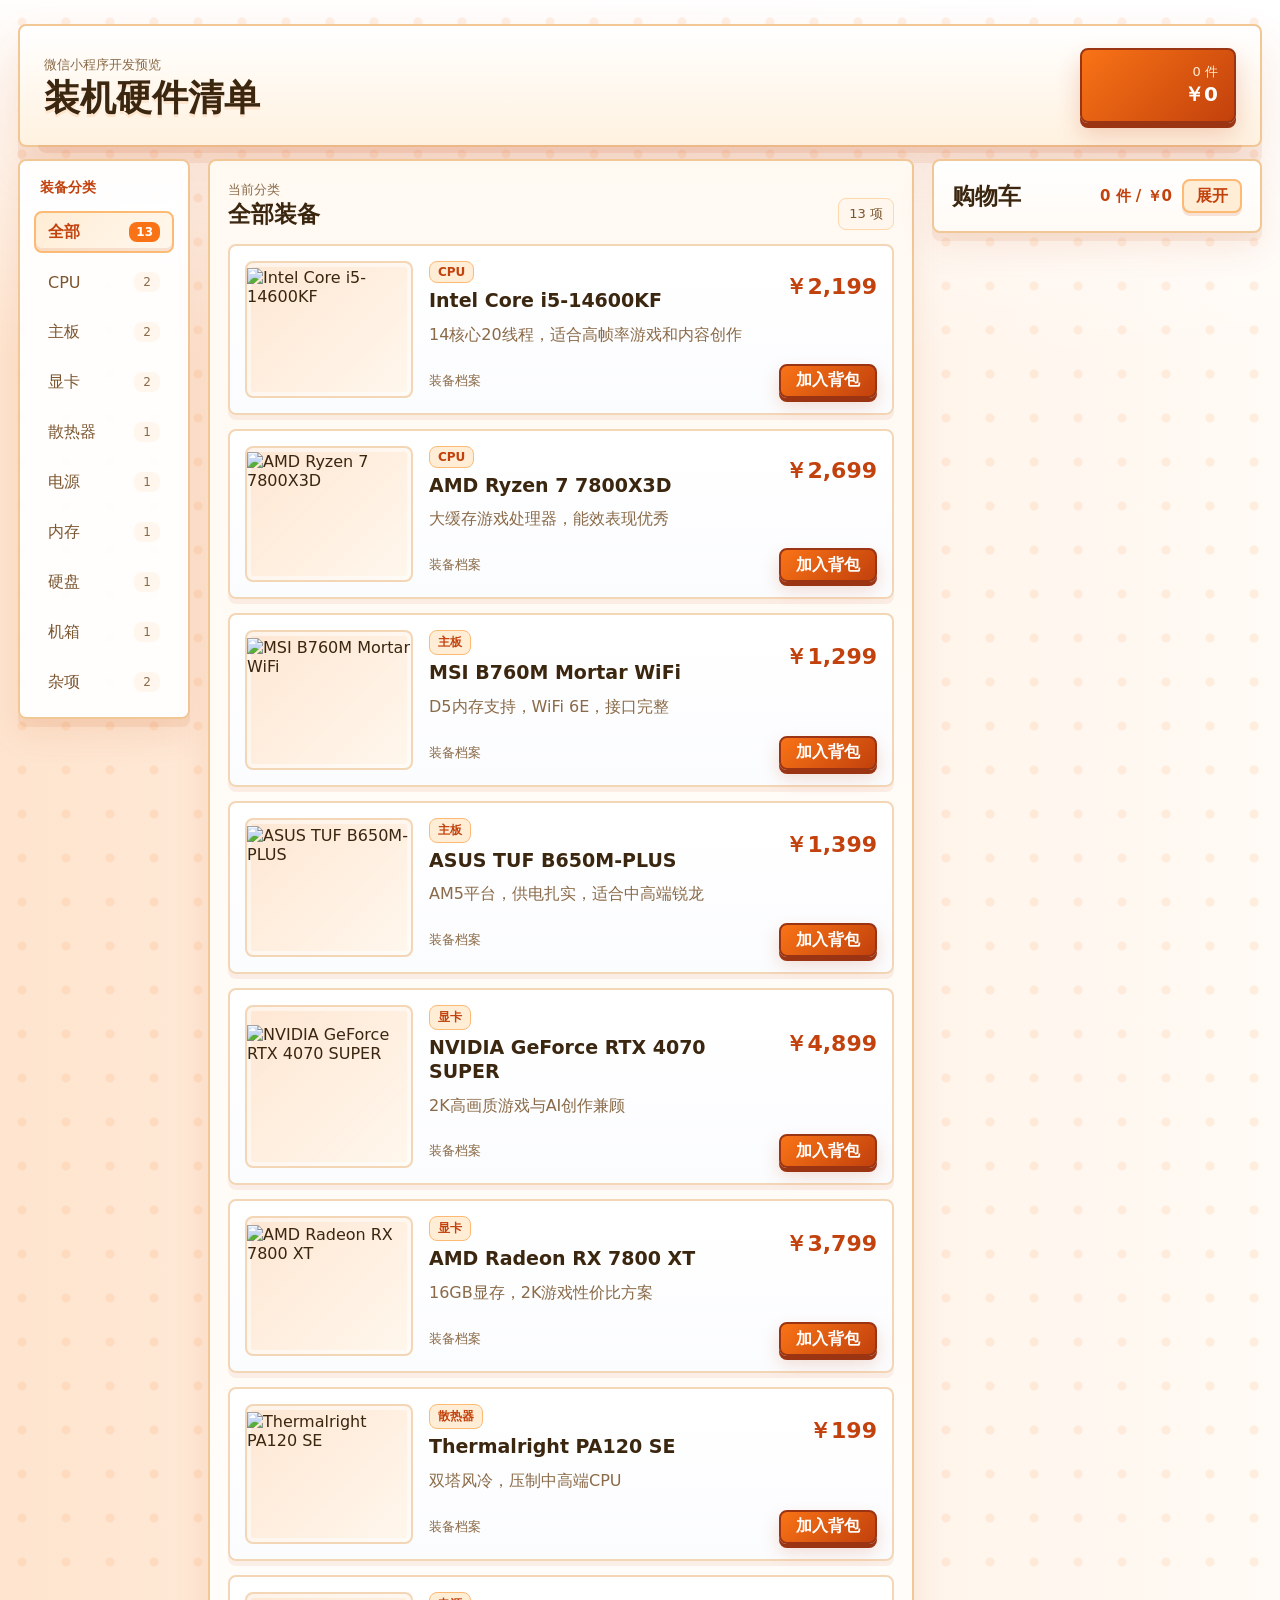
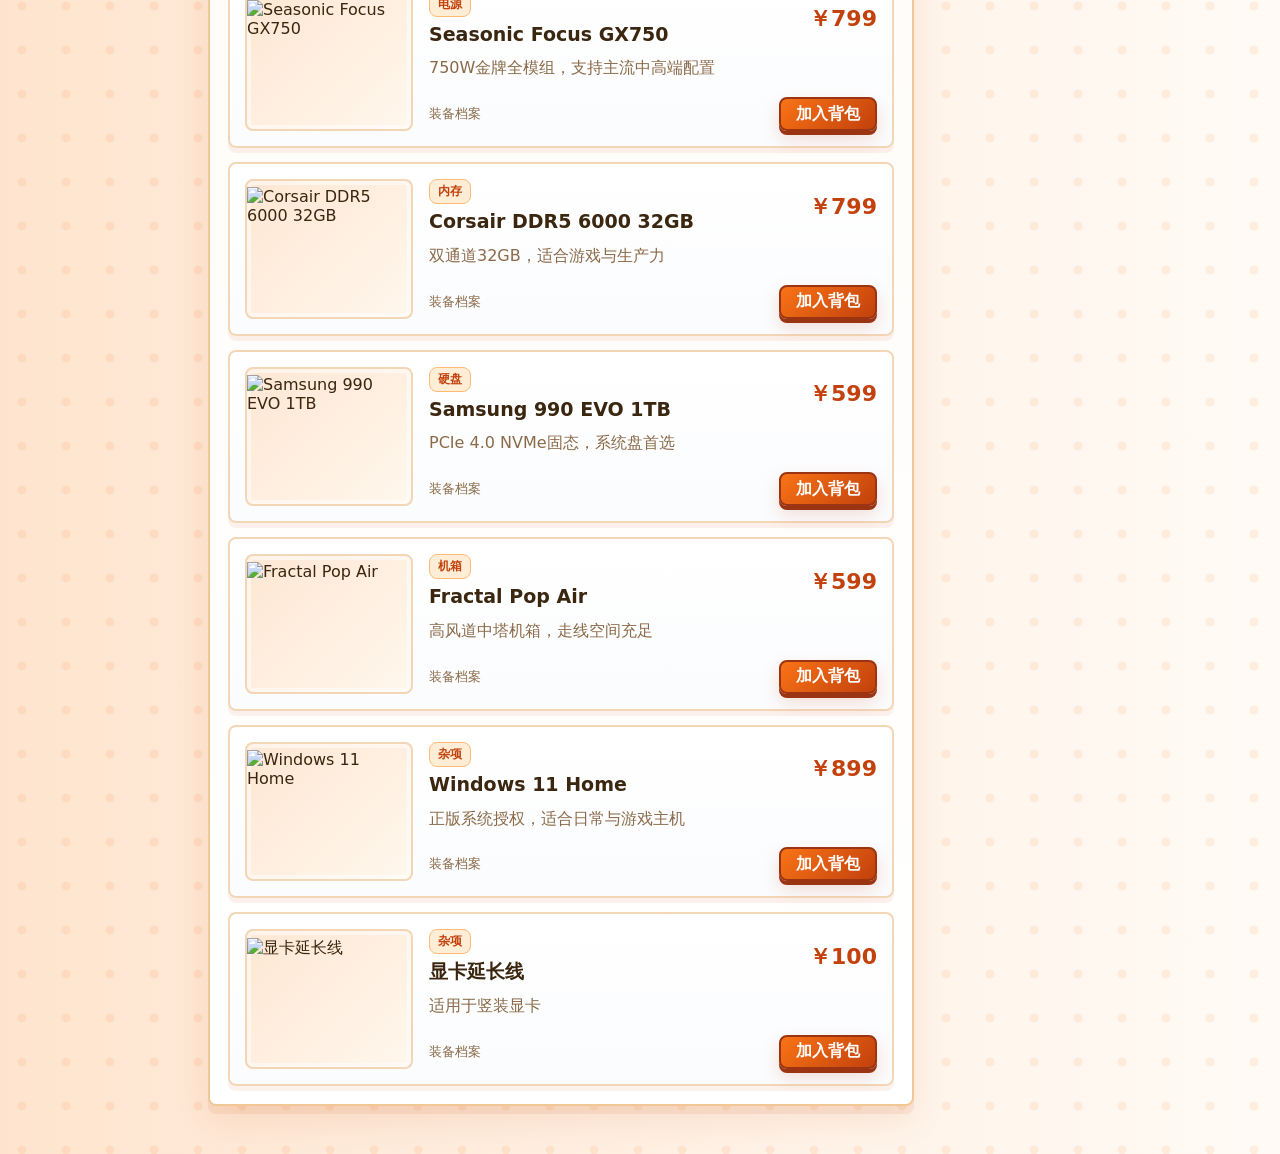
==== index.html @ eee9a405 "Initial hardware cart mini program and web preview" ====
<!doctype html>
<html lang="zh-CN">
  <head>
    <meta charset="UTF-8" />
    <meta name="viewport" content="width=device-width, initial-scale=1.0" />
    <title>装机硬件清单预览</title>
    <link rel="stylesheet" href="./styles.css" />
  </head>
  <body>
    <main class="app">
      <header class="topbar">
        <div>
          <span class="eyebrow">微信小程序开发预览</span>
          <h1>装机硬件清单</h1>
        </div>
        <button class="cart-button" id="cartButton" type="button" aria-label="打开购物车">
          <span id="cartCount">0 件</span>
          <strong id="cartTotal">￥0</strong>
        </button>
      </header>

      <section class="workspace">
        <aside class="category-panel" aria-label="硬件分类">
          <div class="panel-title">装备分类</div>
          <nav class="tabs" id="tabs"></nav>
        </aside>

        <section class="product-panel">
          <div class="section-head">
            <div>
              <span class="eyebrow">当前分类</span>
              <h2 id="categoryTitle">全部装备</h2>
            </div>
            <span class="result-count" id="resultCount">0 项</span>
          </div>
          <div class="products" id="products"></div>
        </section>

        <aside class="cart collapsed" id="cart">
          <div class="cart-head">
            <h2>购物车</h2>
            <div class="cart-head-right">
              <span class="cart-inline" id="cartInline">0 件 / ￥0</span>
              <button class="toggle-cart" id="toggleCart" type="button" aria-expanded="false">展开</button>
            </div>
          </div>
          <div class="cart-body" id="cartBody">
            <div class="cart-tools">
              <span>已选硬件</span>
              <button class="clear" id="clearCart" type="button">清空</button>
            </div>
            <div id="cartItems" class="cart-items"></div>
            <div class="checkout">
              <span>合计</span>
              <strong id="checkoutTotal">￥0</strong>
            </div>
            <button class="submit-config" id="submitConfig" type="button">提交配置</button>
            <a class="admin-link" href="./admin.html">进入后台查看配置单</a>
          </div>
        </aside>
      </section>
    </main>

    <script src="./app.js"></script>
  </body>
</html>
---- styles.css ----
:root {
  color-scheme: light;
  --bg: #fff7ed;
  --panel: #ffffff;
  --ink: #3b260f;
  --muted: #8a6a48;
  --line: #f1c796;
  --orange: #f97316;
  --orange-deep: #c2410c;
  --orange-soft: #ffedd5;
  --orange-pale: #fff7ed;
  --shadow: 0 16px 0 rgba(194, 65, 12, 0.08), 0 22px 46px rgba(194, 65, 12, 0.12);
}

* {
  box-sizing: border-box;
}

body {
  margin: 0;
  background:
    radial-gradient(circle at 22px 22px, rgba(249, 115, 22, 0.10) 0 4px, transparent 5px),
    linear-gradient(180deg, rgba(255, 255, 255, 0.96), rgba(255, 247, 237, 0) 360px),
    linear-gradient(90deg, rgba(249, 115, 22, 0.14), rgba(255, 255, 255, 0.46)),
    var(--bg);
  background-size: 44px 44px, auto, auto, auto;
  color: var(--ink);
  font-family: Inter, ui-sans-serif, system-ui, -apple-system, BlinkMacSystemFont, "Segoe UI", sans-serif;
}

button {
  font: inherit;
}

a {
  color: inherit;
  text-decoration: none;
}

.app {
  width: min(1320px, calc(100% - 36px));
  margin: 0 auto;
  padding: 24px 0 48px;
}

.topbar {
  display: flex;
  align-items: center;
  justify-content: space-between;
  gap: 24px;
  padding: 22px 24px;
  margin-bottom: 12px;
  border: 2px solid var(--line);
  border-radius: 8px;
  background:
    linear-gradient(180deg, rgba(255, 255, 255, 0.99), rgba(255, 237, 213, 0.74)),
    var(--panel);
  box-shadow: var(--shadow);
  position: relative;
}

.topbar::after {
  content: "";
  position: absolute;
  left: 18px;
  right: 18px;
  bottom: -8px;
  height: 8px;
  border-radius: 0 0 8px 8px;
  background: rgba(194, 65, 12, 0.10);
}

.eyebrow {
  color: var(--muted);
  font-size: 13px;
}

h1 {
  margin: 4px 0 0;
  font-size: 36px;
  line-height: 1.1;
  letter-spacing: 0;
  text-shadow: 0 3px 0 rgba(249, 115, 22, 0.12);
}

.cart-button {
  min-width: 156px;
  padding: 13px 16px;
  border: 2px solid #9a3412;
  border-radius: 8px;
  background: linear-gradient(135deg, var(--orange), var(--orange-deep));
  color: white;
  text-align: right;
  cursor: pointer;
  box-shadow: 0 5px 0 #9a3412, 0 12px 24px rgba(194, 65, 12, 0.22);
}

.admin-home {
  display: block;
}

.cart-button:active {
  transform: translateY(3px);
  box-shadow: 0 2px 0 #9a3412, 0 8px 18px rgba(194, 65, 12, 0.20);
}

.cart-button span,
.cart-button strong {
  display: block;
}

.cart-button span {
  color: #ffedd5;
  font-size: 13px;
}

.cart-button strong {
  font-size: 20px;
}

.workspace {
  display: grid;
  grid-template-columns: 172px minmax(0, 1fr) 330px;
  gap: 18px;
  align-items: start;
}

.category-panel,
.product-panel,
.cart {
  border: 2px solid var(--line);
  border-radius: 8px;
  background: rgba(255, 255, 255, 0.94);
  box-shadow: 0 8px 0 rgba(194, 65, 12, 0.08), 0 14px 34px rgba(194, 65, 12, 0.10);
}

.category-panel,
.cart {
  position: sticky;
  top: 18px;
}

.category-panel {
  padding: 14px;
}

.panel-title {
  padding: 4px 6px 14px;
  color: var(--orange-deep);
  font-size: 14px;
  font-weight: 700;
}

.tabs {
  display: grid;
  gap: 8px;
}

.tab {
  display: flex;
  align-items: center;
  justify-content: space-between;
  gap: 8px;
  width: 100%;
  min-height: 42px;
  padding: 0 12px;
  border: 2px solid transparent;
  border-radius: 8px;
  background: transparent;
  color: #7c5630;
  cursor: pointer;
  transition: background 140ms ease, color 140ms ease, border-color 140ms ease;
}

.tab:hover {
  background: var(--orange-pale);
  border-color: rgba(249, 115, 22, 0.28);
}

.tab.active {
  border-color: #fdba74;
  background: linear-gradient(135deg, var(--orange-soft), #fff7ed);
  color: var(--orange-deep);
  font-weight: 700;
  box-shadow: inset 0 -3px 0 rgba(194, 65, 12, 0.12);
}

.tab-count {
  min-width: 26px;
  padding: 3px 7px;
  border-radius: 8px;
  background: var(--orange-pale);
  color: #8a6a48;
  font-size: 12px;
  text-align: center;
}

.tab.active .tab-count {
  background: var(--orange);
  color: white;
}

.product-panel {
  padding: 18px;
  background:
    linear-gradient(180deg, rgba(255, 247, 237, 0.72), rgba(255, 255, 255, 0.96)),
    var(--panel);
  position: relative;
}

.section-head {
  display: flex;
  align-items: end;
  justify-content: space-between;
  gap: 16px;
  margin-bottom: 14px;
}

.section-head h2,
.cart h2 {
  margin: 0;
  font-size: 23px;
}

.result-count {
  flex: none;
  padding: 6px 10px;
  border-radius: 8px;
  background: var(--orange-pale);
  color: #7c5630;
  font-size: 13px;
  border: 1px solid #fed7aa;
}

.products {
  display: grid;
  gap: 14px;
}

.product {
  display: grid;
  grid-template-columns: 168px minmax(0, 1fr);
  gap: 16px;
  padding: 15px;
  border: 2px solid #f3d6b6;
  border-radius: 8px;
  background: linear-gradient(180deg, #ffffff, #fbfcfe);
  transition: transform 150ms ease, box-shadow 150ms ease, border-color 150ms ease;
  box-shadow: 0 5px 0 rgba(194, 65, 12, 0.07);
}

.product:hover {
  transform: translateY(-2px);
  border-color: #fb923c;
  box-shadow: 0 7px 0 rgba(194, 65, 12, 0.10), 0 14px 30px rgba(194, 65, 12, 0.12);
}

.image-frame {
  display: grid;
  place-items: center;
  border-radius: 8px;
  background:
    linear-gradient(135deg, rgba(249, 115, 22, 0.12), rgba(255, 247, 237, 0.88)),
    #fff7ed;
  overflow: hidden;
  border: 2px solid #f3d6b6;
  box-shadow: inset 0 0 0 4px rgba(255, 255, 255, 0.52);
}

.product img {
  width: 100%;
  aspect-ratio: 4 / 3;
  object-fit: cover;
}

.product-title,
.product-actions,
.cart-head,
.cart-head-right,
.cart-tools,
.cart-item,
.checkout {
  display: flex;
  align-items: center;
  justify-content: space-between;
  gap: 16px;
}

.category-chip {
  display: inline-block;
  margin-bottom: 6px;
  padding: 3px 8px;
  border-radius: 8px;
  background: var(--orange-soft);
  color: var(--orange-deep);
  font-size: 12px;
  font-weight: 700;
  border: 1px solid #fdba74;
}

.product h3 {
  margin: 0;
  font-size: 19px;
  line-height: 1.25;
}

.product-title strong {
  flex: none;
  color: var(--orange-deep);
  font-size: 22px;
}

.product p {
  margin: 10px 0 16px;
  color: var(--muted);
  line-height: 1.55;
}

.product-actions span {
  color: #8a6a48;
  font-size: 13px;
}

.product-actions button,
.submit-config,
.clear,
.quantity button {
  height: 34px;
  border: 0;
  border-radius: 8px;
  cursor: pointer;
}

.product-actions button {
  padding: 0 15px;
  border: 2px solid #9a3412;
  background: linear-gradient(135deg, var(--orange), var(--orange-deep));
  color: white;
  font-weight: 700;
  box-shadow: 0 4px 0 #9a3412, 0 8px 18px rgba(194, 65, 12, 0.18);
}

.submit-config {
  width: 100%;
  height: 42px;
  margin-top: 14px;
  border: 2px solid #9a3412;
  background: linear-gradient(135deg, var(--orange), var(--orange-deep));
  color: #ffffff;
  font-weight: 700;
  cursor: pointer;
  box-shadow: 0 4px 0 #9a3412, 0 8px 18px rgba(194, 65, 12, 0.18);
}

.admin-link {
  display: block;
  margin-top: 12px;
  padding: 10px 12px;
  border: 2px solid #fdba74;
  border-radius: 8px;
  background: #fff7ed;
  color: var(--orange-deep);
  font-size: 14px;
  font-weight: 700;
  text-align: center;
  box-shadow: 0 3px 0 rgba(194, 65, 12, 0.12);
}

.product-actions button:active,
.submit-config:active,
.toggle-cart:active,
.quantity button:active {
  transform: translateY(2px);
}

.cart {
  padding: 16px 18px;
  background:
    linear-gradient(180deg, #ffffff, #fffaf5),
    var(--panel);
}

.cart-head {
  min-height: 38px;
}

.cart-head-right {
  flex: none;
  gap: 10px;
}

.cart-inline {
  color: var(--orange-deep);
  font-size: 15px;
  font-weight: 700;
  white-space: nowrap;
}

.toggle-cart,
.clear {
  padding: 0 12px;
  border: 1px solid #fdba74;
  background: var(--orange-soft);
  color: var(--orange-deep);
}

.toggle-cart {
  height: 34px;
  border: 2px solid #fdba74;
  border-radius: 8px;
  cursor: pointer;
  color: var(--orange-deep);
  font-weight: 700;
  box-shadow: 0 3px 0 rgba(194, 65, 12, 0.14);
}

.cart-body {
  display: block;
  padding-top: 12px;
}

.cart.collapsed .cart-body {
  display: none;
}

.cart-tools {
  padding-top: 12px;
  border-top: 1px solid var(--line);
  color: var(--muted);
  font-size: 13px;
}

.clear {
  height: 34px;
  border: 2px solid #fdba74;
  border-radius: 8px;
  cursor: pointer;
}

.cart-items {
  min-height: 112px;
  margin: 14px 0;
}

.empty {
  margin: 38px 0;
  color: var(--muted);
  text-align: center;
}

.cart-item {
  padding: 12px 0;
  border-bottom: 1px dashed #f3d6b6;
}

.cart-item strong,
.cart-item span {
  display: block;
}

.cart-item strong {
  font-size: 15px;
}

.cart-item span {
  margin-top: 4px;
  color: var(--muted);
  font-size: 13px;
}

.quantity {
  display: flex;
  gap: 8px;
}

.quantity button {
  width: 34px;
  background: #fff7ed;
  color: var(--ink);
  border: 2px solid #fdba74;
  box-shadow: 0 3px 0 rgba(194, 65, 12, 0.12);
}

.checkout {
  padding-top: 16px;
  border-top: 1px solid var(--line);
  font-size: 22px;
  font-weight: 700;
  color: var(--ink);
}

.checkout strong {
  color: var(--orange-deep);
}

.admin-app {
  max-width: 1120px;
}

.admin-panel {
  padding: 18px;
  border: 2px solid var(--line);
  border-radius: 8px;
  background:
    linear-gradient(180deg, rgba(255, 247, 237, 0.72), rgba(255, 255, 255, 0.96)),
    var(--panel);
  box-shadow: 0 8px 0 rgba(194, 65, 12, 0.08), 0 14px 34px rgba(194, 65, 12, 0.10);
}

.admin-head,
.submission-head,
.submission-meta,
.submission-item {
  display: flex;
  align-items: center;
  justify-content: space-between;
  gap: 16px;
}

.admin-head {
  margin-bottom: 16px;
}

.admin-head h2,
.submission-head h3 {
  margin: 0;
}

.submission-list {
  display: grid;
  gap: 14px;
}

.submission-card {
  padding: 16px;
  border: 2px solid #f3d6b6;
  border-radius: 8px;
  background: #ffffff;
  box-shadow: 0 5px 0 rgba(194, 65, 12, 0.07);
}

.submission-head strong {
  color: var(--orange-deep);
  font-size: 22px;
}

.submission-meta {
  justify-content: flex-start;
  margin: 12px 0;
  color: var(--muted);
  font-size: 14px;
}

.submission-items {
  display: grid;
  gap: 10px;
}

.submission-item {
  justify-content: flex-start;
  padding: 10px;
  border: 1px dashed #f3d6b6;
  border-radius: 8px;
  background: #fffaf5;
}

.submission-item img {
  width: 64px;
  height: 48px;
  flex: none;
  object-fit: cover;
  border: 2px solid #f3d6b6;
  border-radius: 8px;
  background: #fff7ed;
}

.submission-item strong,
.submission-item span {
  display: block;
}

.submission-item span {
  margin-top: 4px;
  color: var(--muted);
  font-size: 13px;
}

.admin-empty {
  padding: 34px 0;
}

@media (max-width: 1040px) {
  .workspace {
    grid-template-columns: 148px minmax(0, 1fr);
  }

  .cart {
    position: sticky;
    top: 12px;
    z-index: 3;
    grid-column: 1 / -1;
    grid-row: 1;
  }

  .category-panel,
  .product-panel {
    grid-row: 2;
  }
}

@media (max-width: 720px) {
  .app {
    width: min(100% - 20px, 620px);
    padding-top: 16px;
  }

  .topbar {
    align-items: flex-start;
    padding: 16px;
  }

  h1 {
    font-size: 26px;
  }

  .workspace {
    grid-template-columns: 104px minmax(0, 1fr);
    gap: 10px;
  }

  .category-panel {
    padding: 10px 8px;
  }

  .tab {
    min-height: 40px;
    padding: 0 8px;
    font-size: 14px;
  }

  .tab-count {
    display: none;
  }

  .product-panel {
    padding: 12px;
  }

  .product {
    grid-template-columns: 1fr;
  }

  .product-title {
    align-items: flex-start;
    flex-direction: column;
    gap: 6px;
  }

  .cart {
    grid-column: 1 / -1;
    grid-row: 1;
  }

  .cart-head {
    align-items: flex-start;
    flex-direction: column;
    gap: 10px;
  }

  .cart-head-right {
    width: 100%;
  }

  .admin-head,
  .submission-head {
    align-items: flex-start;
    flex-direction: column;
  }
}
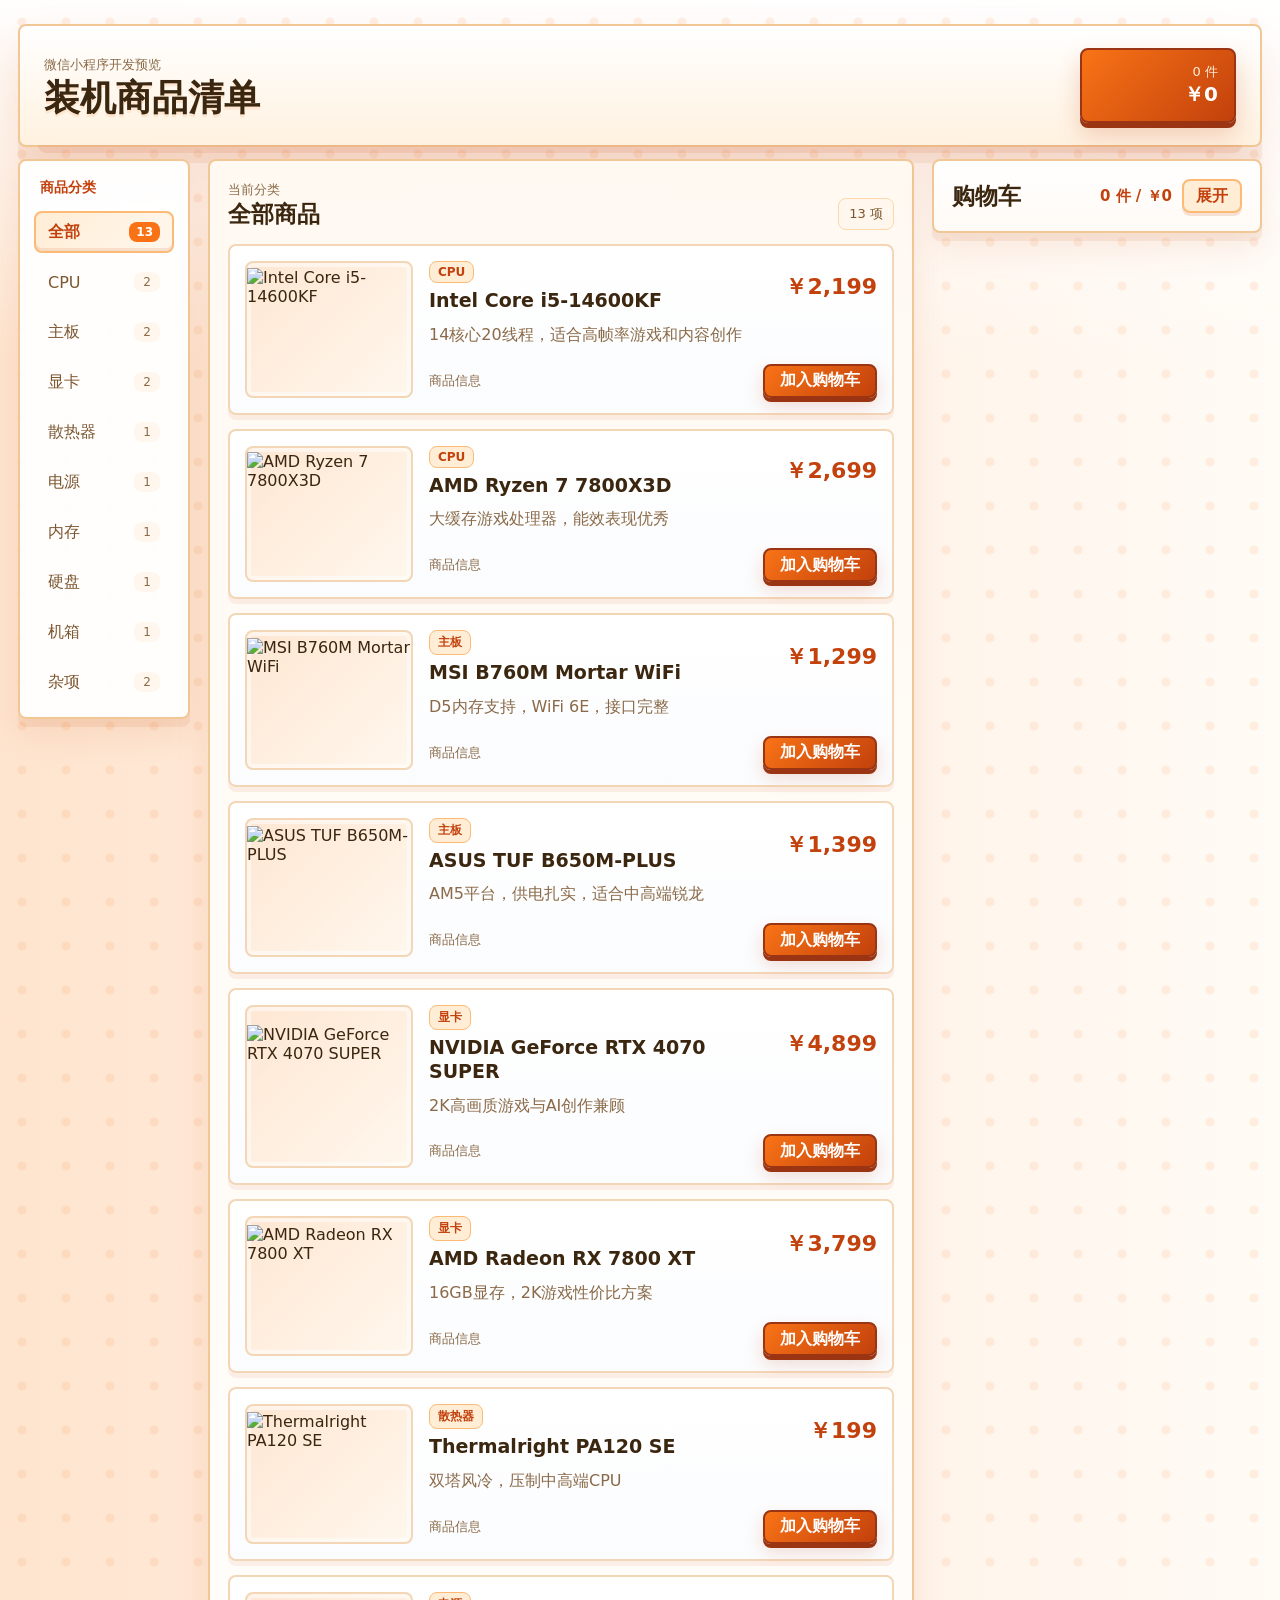
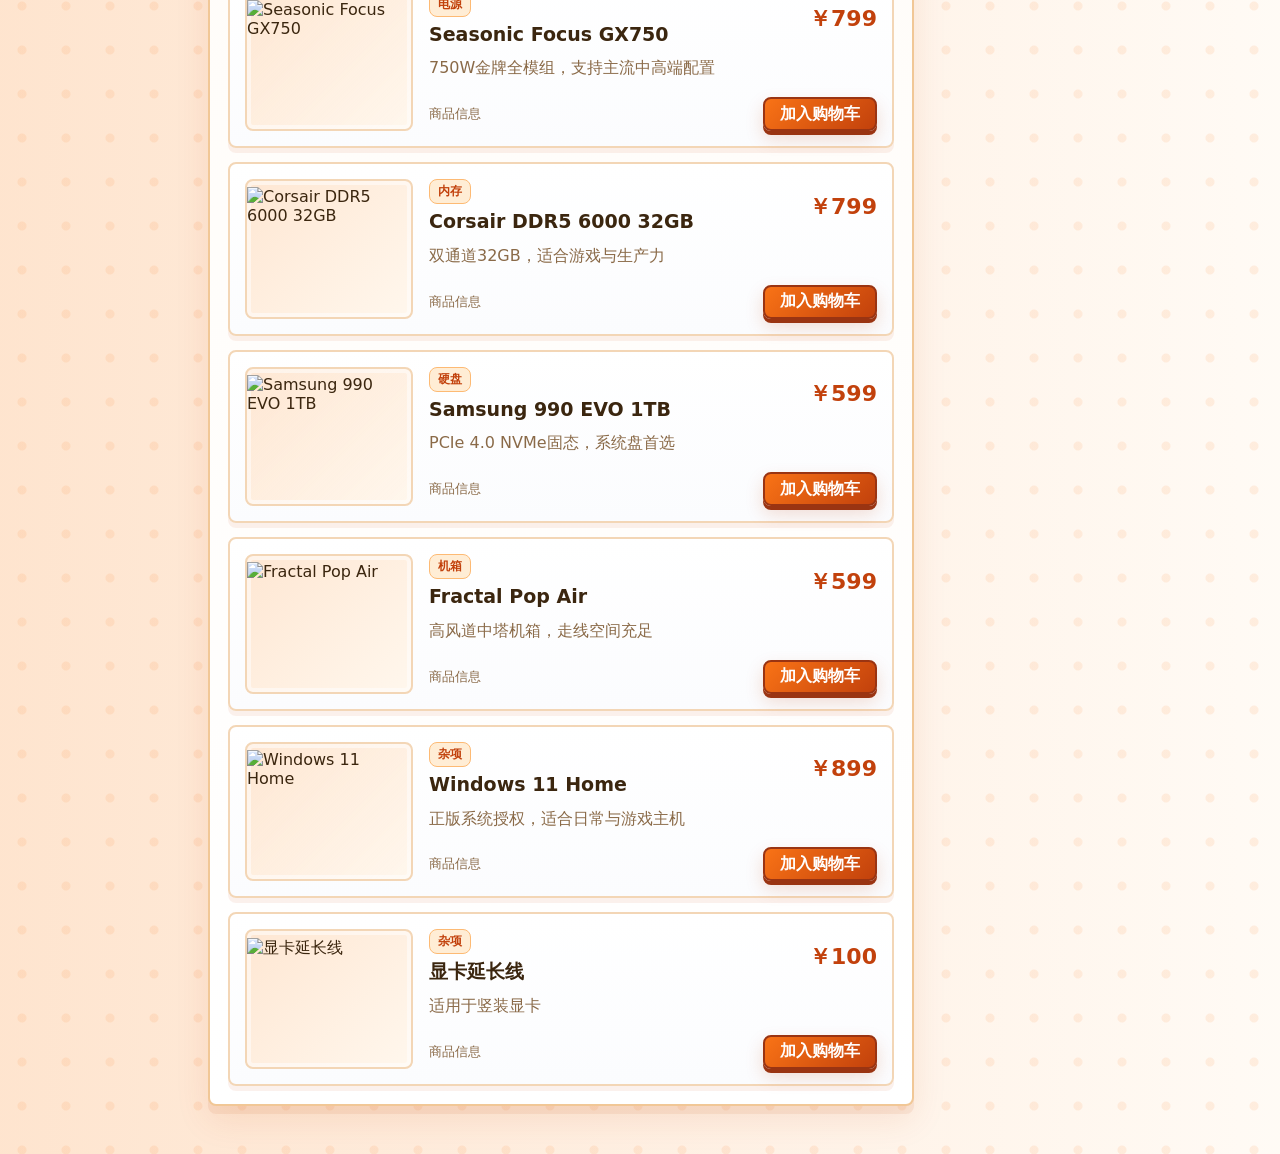
==== commit b866a794: "Add catalog admin CRUD and fix mini program interactions" ====
--- a/index.html
+++ b/index.html
@@ -11,7 +11,7 @@
       <header class="topbar">
         <div>
           <span class="eyebrow">微信小程序开发预览</span>
-          <h1>装机硬件清单</h1>
+          <h1>装机商品清单</h1>
         </div>
         <button class="cart-button" id="cartButton" type="button" aria-label="打开购物车">
           <span id="cartCount">0 件</span>
@@ -21,7 +21,7 @@
 
       <section class="workspace">
         <aside class="category-panel" aria-label="硬件分类">
-          <div class="panel-title">装备分类</div>
+          <div class="panel-title">商品分类</div>
           <nav class="tabs" id="tabs"></nav>
         </aside>
 
@@ -29,7 +29,7 @@
           <div class="section-head">
             <div>
               <span class="eyebrow">当前分类</span>
-              <h2 id="categoryTitle">全部装备</h2>
+              <h2 id="categoryTitle">全部商品</h2>
             </div>
             <span class="result-count" id="resultCount">0 项</span>
           </div>
@@ -46,7 +46,7 @@
           </div>
           <div class="cart-body" id="cartBody">
             <div class="cart-tools">
-              <span>已选硬件</span>
+              <span>已选商品</span>
               <button class="clear" id="clearCart" type="button">清空</button>
             </div>
             <div id="cartItems" class="cart-items"></div>
--- a/styles.css
+++ b/styles.css
@@ -517,6 +517,20 @@
   gap: 16px;
 }
 
+.admin-actions,
+.form-actions {
+  display: flex;
+  align-items: center;
+  gap: 10px;
+  flex-wrap: wrap;
+}
+
+.admin-action-link {
+  display: inline-flex;
+  align-items: center;
+  justify-content: center;
+}
+
 .admin-head {
   margin-bottom: 16px;
 }
@@ -589,6 +603,118 @@
   padding: 34px 0;
 }
 
+.config-form {
+  display: grid;
+  grid-template-columns: repeat(2, minmax(0, 1fr));
+  gap: 12px;
+  padding: 14px;
+  margin-bottom: 16px;
+  border: 2px solid #f3d6b6;
+  border-radius: 8px;
+  background: #fffaf5;
+}
+
+.config-form label,
+.config-form label span {
+  display: block;
+}
+
+.config-form label span {
+  margin-bottom: 6px;
+  color: var(--muted);
+  font-size: 13px;
+  font-weight: 700;
+}
+
+.config-form input,
+.config-form select {
+  width: 100%;
+  height: 40px;
+  padding: 0 10px;
+  border: 2px solid #f3d6b6;
+  border-radius: 8px;
+  background: #ffffff;
+  color: var(--ink);
+  font: inherit;
+}
+
+.wide-field,
+.form-actions {
+  grid-column: 1 / -1;
+}
+
+.form-actions .submit-config {
+  width: auto;
+  min-width: 140px;
+  margin-top: 0;
+}
+
+.catalog-table-wrap {
+  overflow-x: auto;
+}
+
+.catalog-table {
+  width: 100%;
+  min-width: 920px;
+  border-collapse: separate;
+  border-spacing: 0 8px;
+}
+
+.catalog-table th,
+.catalog-table td {
+  padding: 10px;
+  text-align: left;
+  vertical-align: top;
+}
+
+.catalog-table th {
+  color: var(--muted);
+  font-size: 13px;
+}
+
+.catalog-table td {
+  border-top: 2px solid #f3d6b6;
+  border-bottom: 2px solid #f3d6b6;
+  background: #ffffff;
+}
+
+.catalog-table td:first-child {
+  border-left: 2px solid #f3d6b6;
+  border-radius: 8px 0 0 8px;
+}
+
+.catalog-table td:last-child {
+  border-right: 2px solid #f3d6b6;
+  border-radius: 0 8px 8px 0;
+  white-space: nowrap;
+}
+
+.image-url {
+  display: block;
+  max-width: 260px;
+  overflow: hidden;
+  color: var(--muted);
+  font-size: 13px;
+  text-overflow: ellipsis;
+  white-space: nowrap;
+}
+
+.table-action {
+  height: 32px;
+  margin-right: 6px;
+  padding: 0 10px;
+  border: 2px solid #fdba74;
+  border-radius: 8px;
+  background: #fff7ed;
+  color: var(--orange-deep);
+  cursor: pointer;
+  font-weight: 700;
+}
+
+.table-action.danger {
+  background: #ffedd5;
+}
+
 @media (max-width: 1040px) {
   .workspace {
     grid-template-columns: 148px minmax(0, 1fr);
@@ -676,4 +802,8 @@
     align-items: flex-start;
     flex-direction: column;
   }
-}
+
+  .config-form {
+    grid-template-columns: 1fr;
+  }
+}
